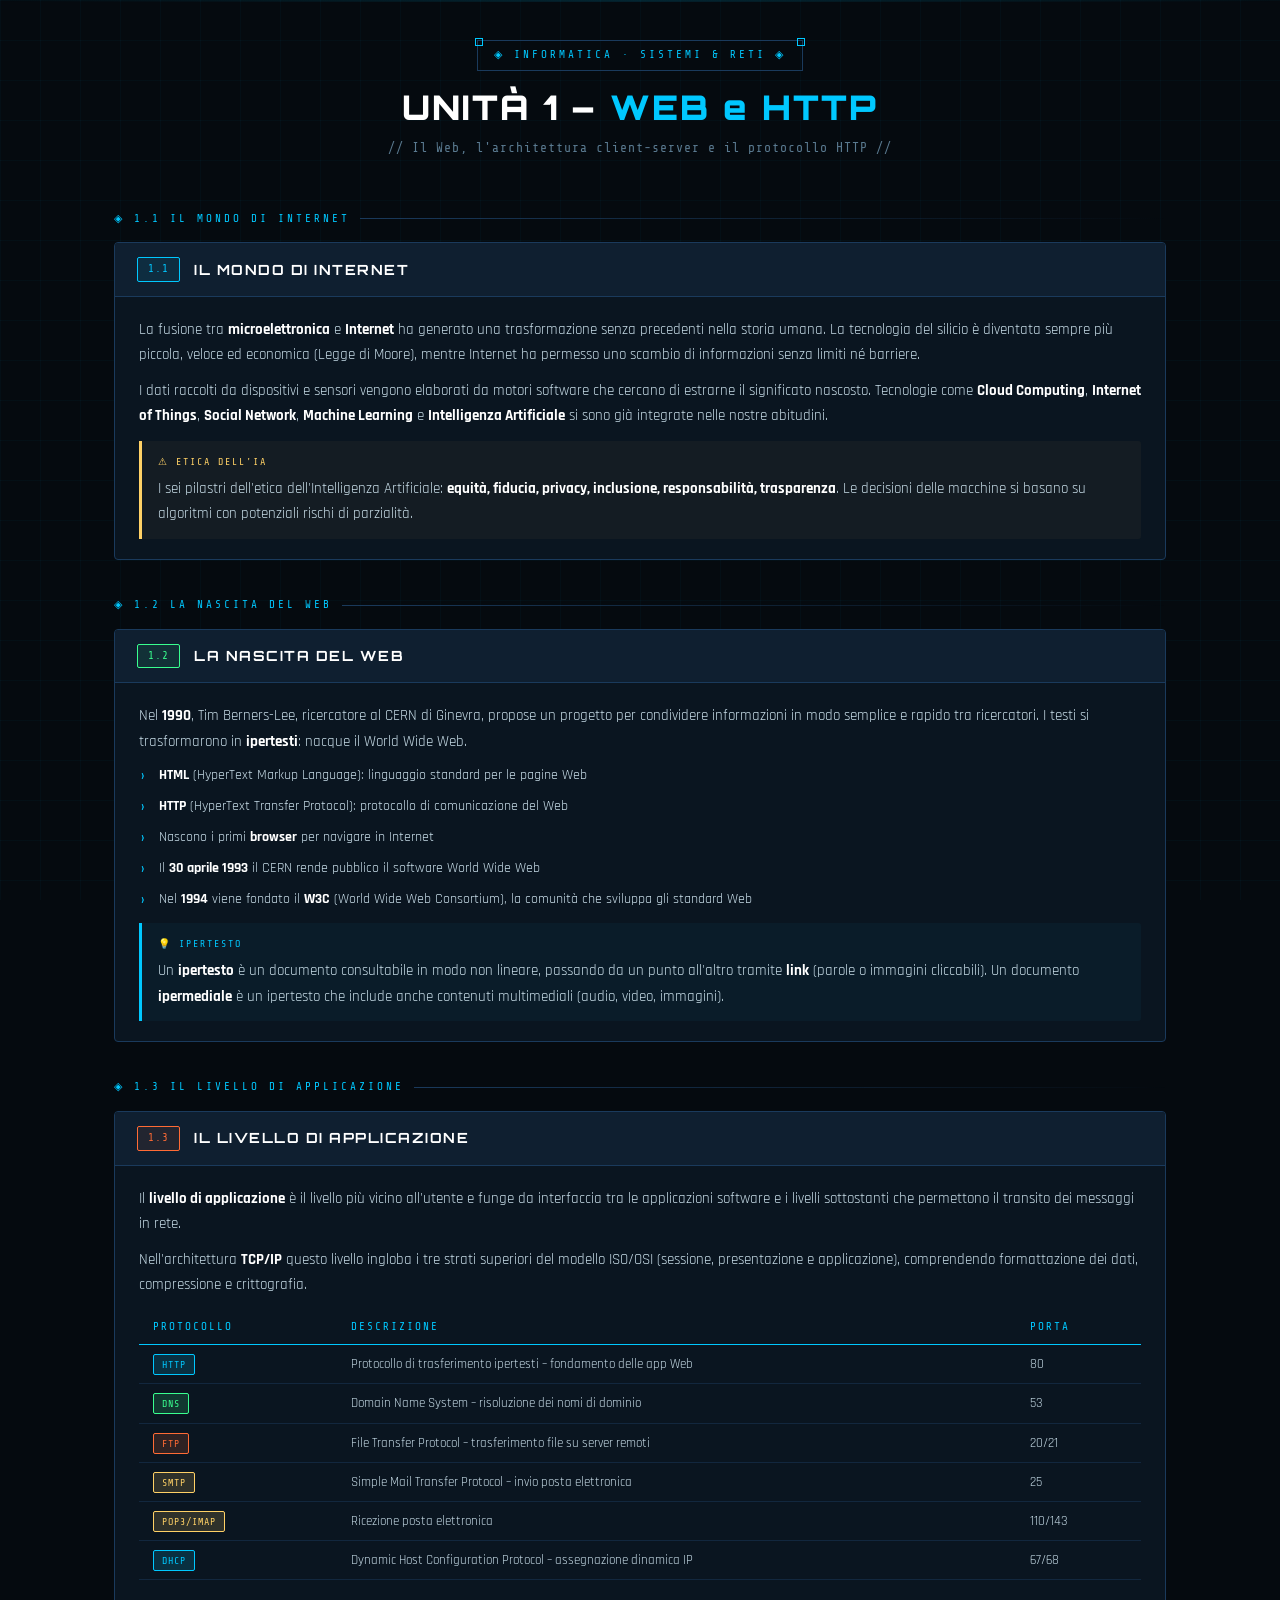
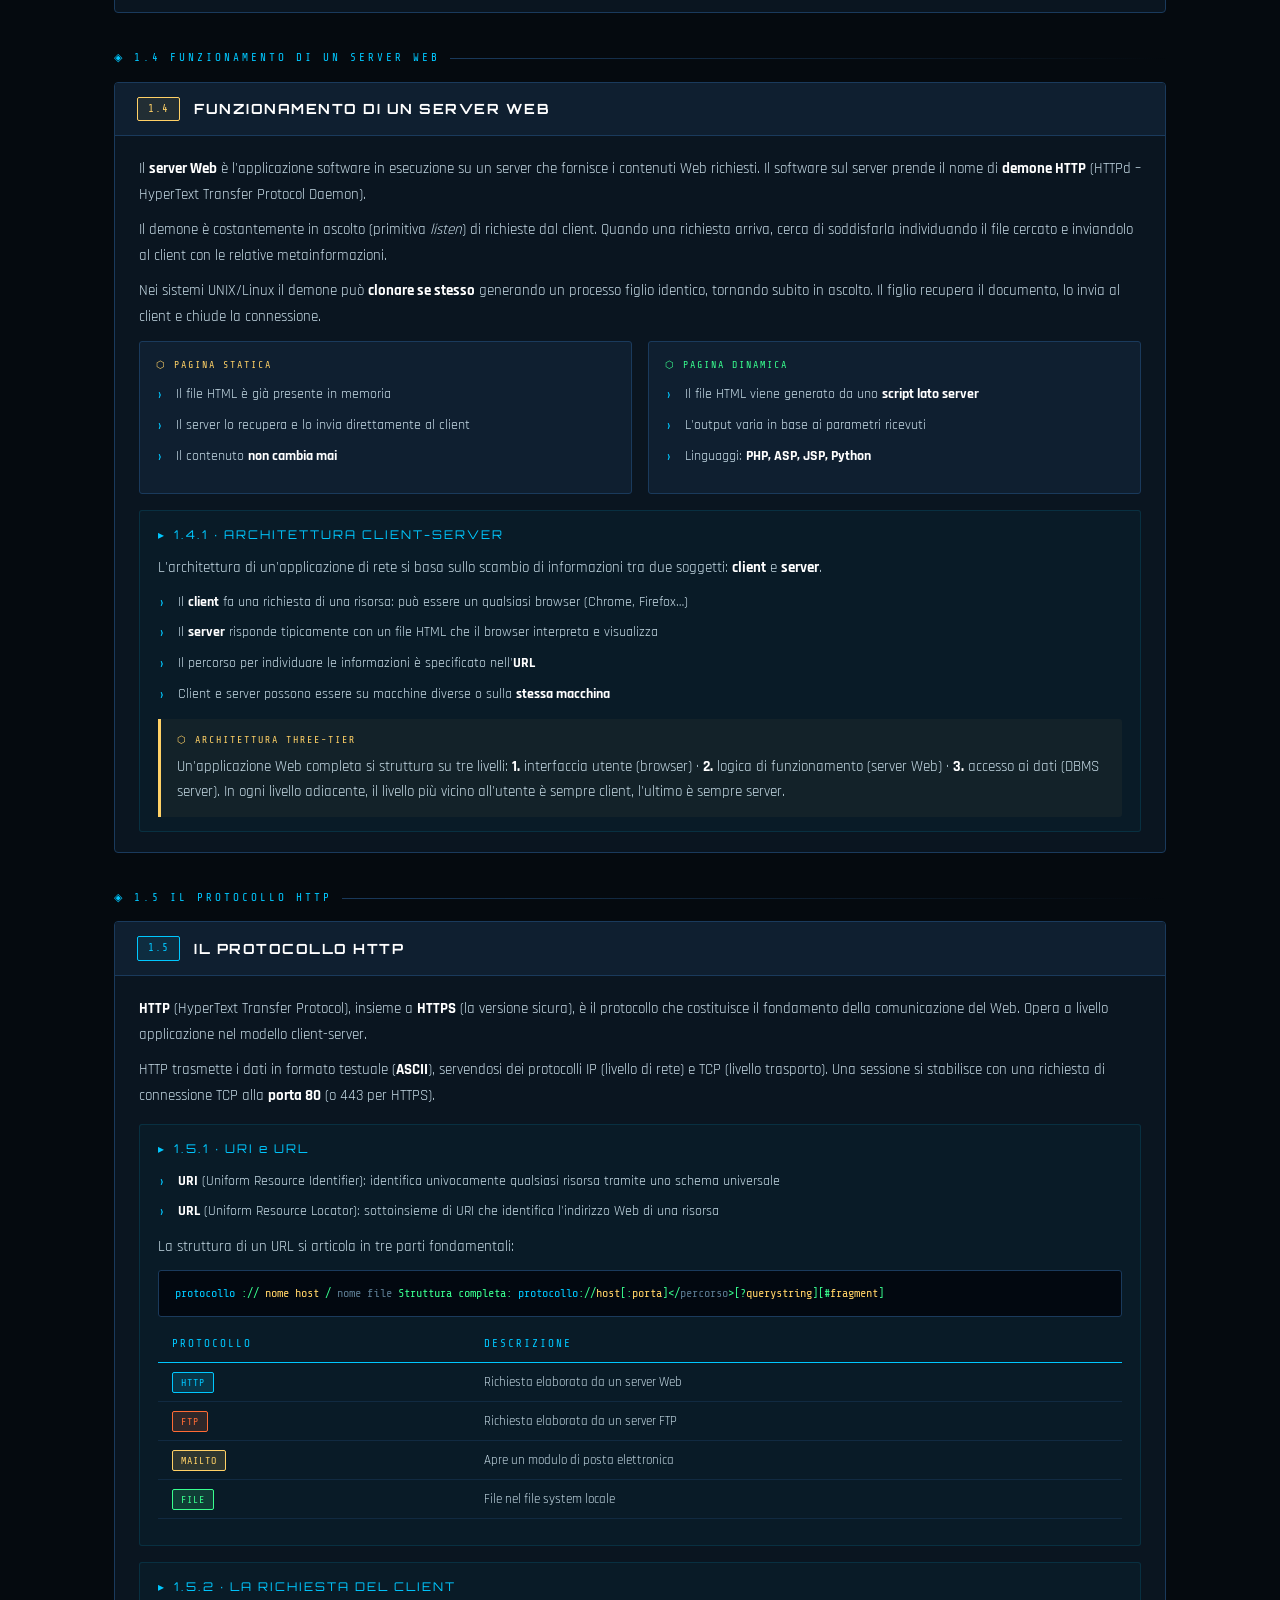
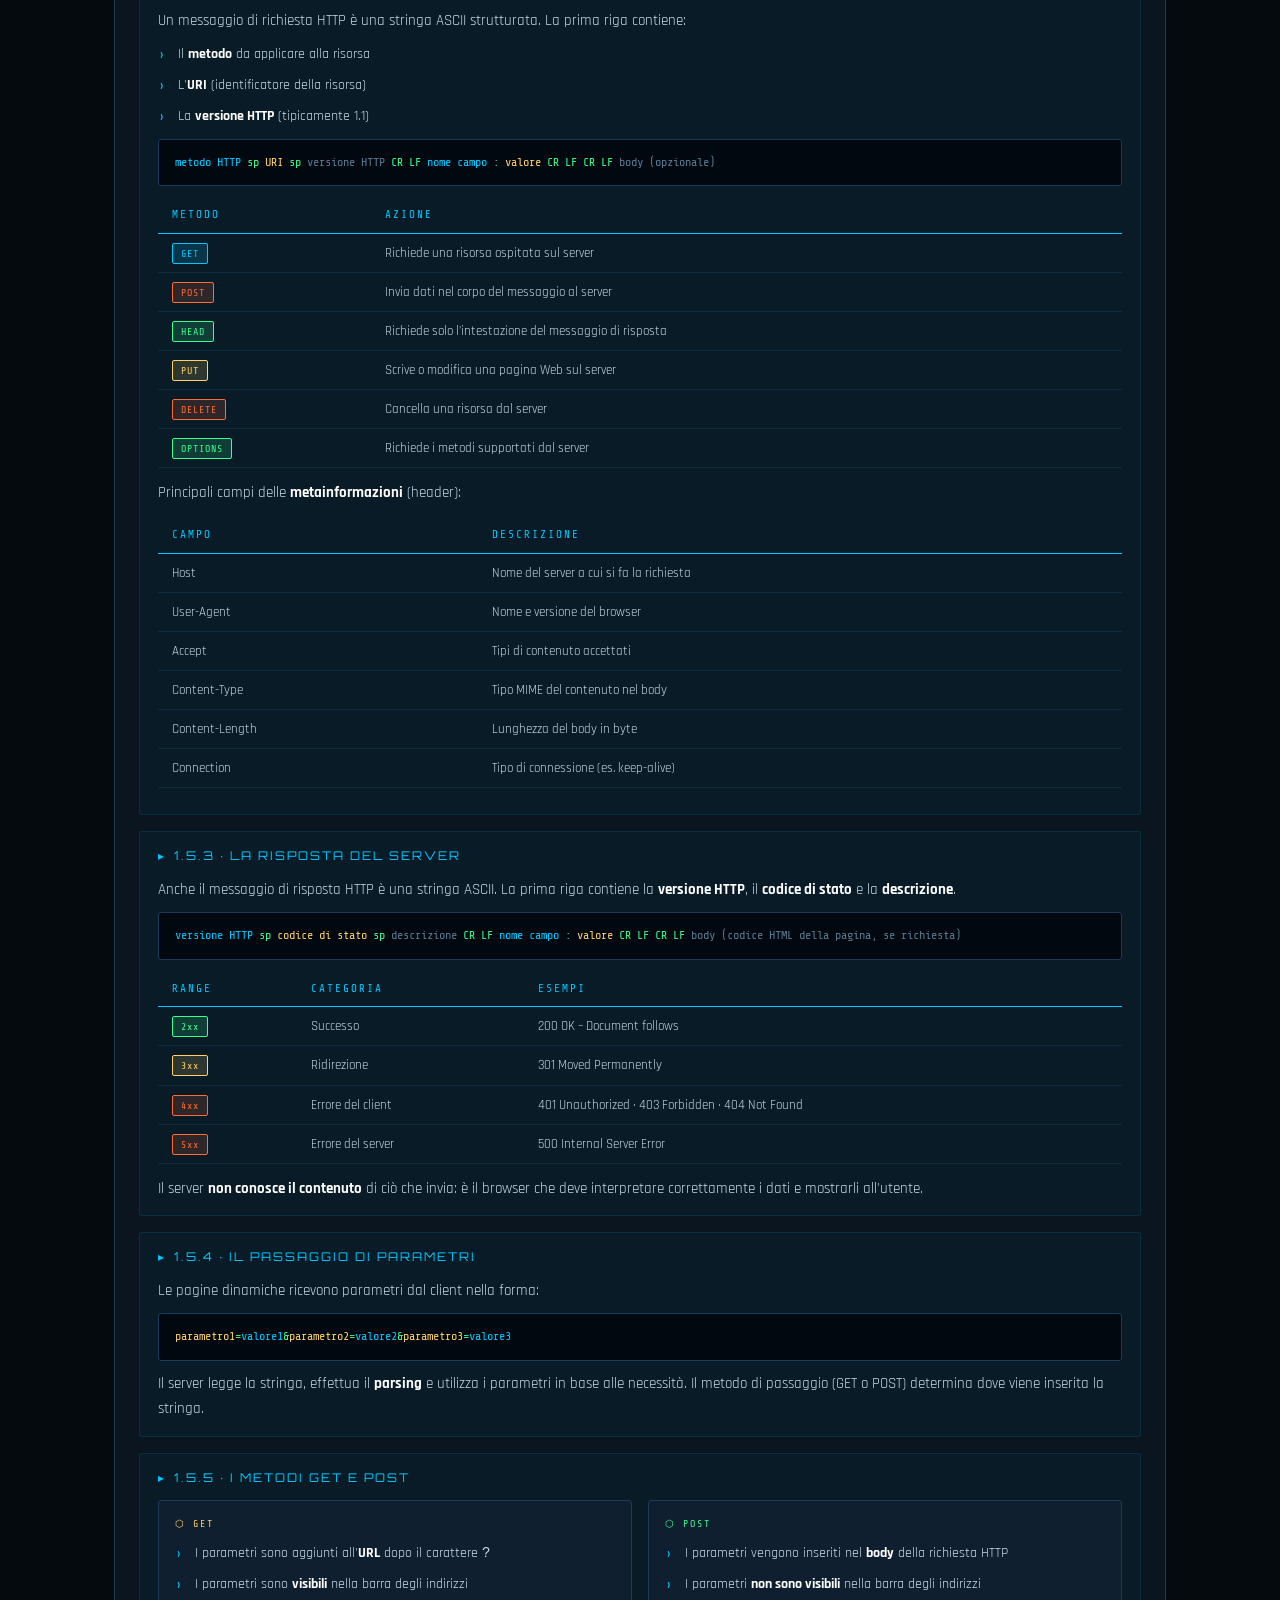
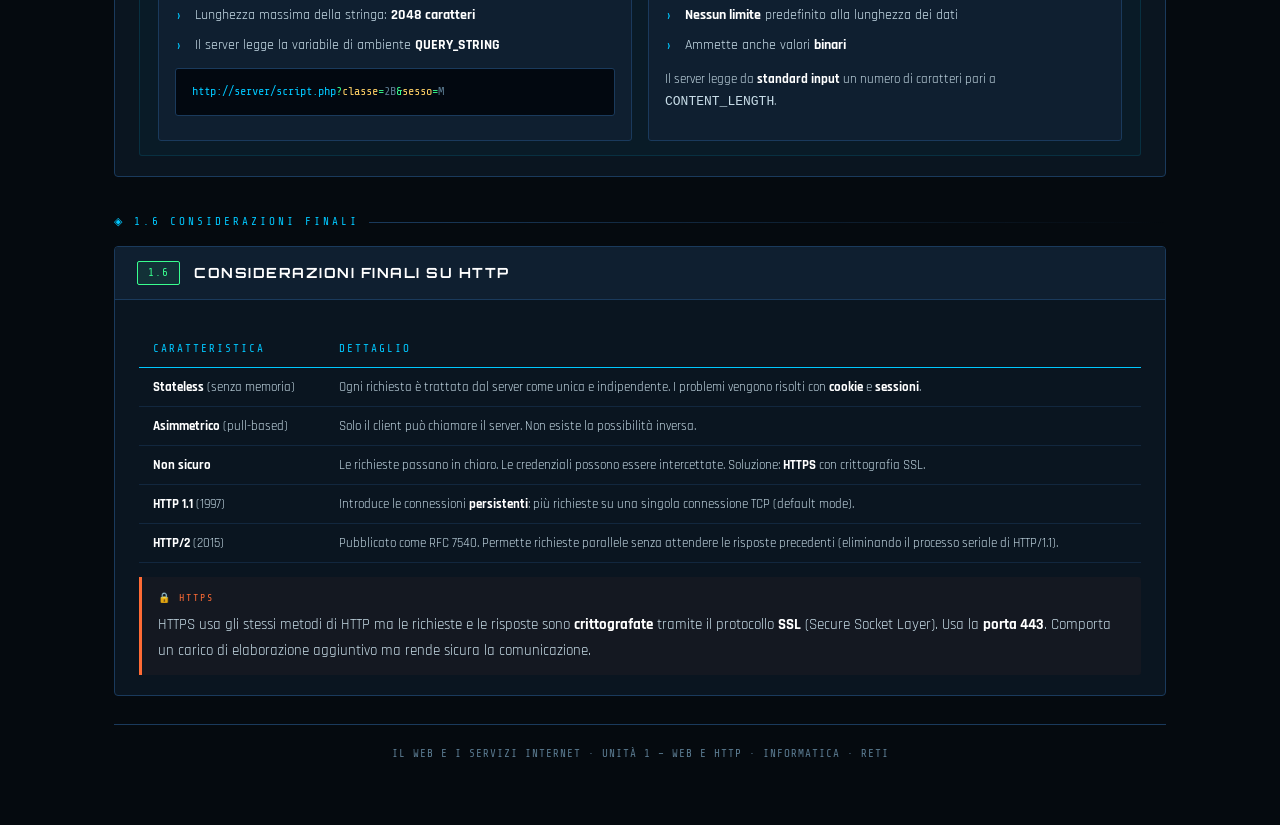
==== pages/unita1_web_http.html @ 98c51632 "Created the Root base Added index, pages and css" ====
<!DOCTYPE html>
<html lang="it">
<head>
<meta charset="UTF-8">
<meta name="viewport" content="width=device-width, initial-scale=1.0">
<title>Unità 1 – Web e HTTP</title>
<link href="https://fonts.googleapis.com/css2?family=Share+Tech+Mono&family=Rajdhani:wght@400;600;700&family=Orbitron:wght@700;900&display=swap" rel="stylesheet">
<link rel="stylesheet" href="../css/style.css">
<style>
  :root {
    --accent:     #00c8ff;
    --accent-rgb: 0, 200, 255;
  }

  header { text-align: center; margin-bottom: 50px; }

  .header-badge, .hbadge {
    display: inline-block; font-family: var(--mono); font-size: 11px;
    color: var(--accent); letter-spacing: 3px; text-transform: uppercase;
    border: 1px solid var(--border); padding: 5px 16px; margin-bottom: 16px; position: relative;
  }
  .header-badge::before, .header-badge::after,
  .hbadge::before,       .hbadge::after {
    content: ''; position: absolute; width: 6px; height: 6px;
    border: 1px solid var(--accent); top: -3px;
  }
  .header-badge::before, .hbadge::before { left:  -3px; }
  .header-badge::after,  .hbadge::after  { right: -3px; }

  h1 {
    font-family: var(--head); font-size: clamp(20px, 3.5vw, 34px);
    font-weight: 900; color: #fff; letter-spacing: 2px; line-height: 1.2; margin-bottom: 10px;
  }
  h1 span, h1 em { color: var(--accent); font-style: normal; }

  .subtitle {
    font-family: var(--mono); color: var(--dim); font-size: 13px; letter-spacing: 1px;
  }
</style>
</head>
<body>
<div class="scanline"></div>
<div class="wrapper">

  <header>
    <div class="header-badge">◈ INFORMATICA · SISTEMI &amp; RETI ◈</div>
    <h1>UNITÀ 1 – <span>WEB e HTTP</span></h1>
    <p class="subtitle">// Il Web, l'architettura client-server e il protocollo HTTP //</p>
  </header>

  <!-- 1.1 -->
  <div class="section-label">◈ 1.1 Il mondo di Internet</div>
  <div class="topic">
    <div class="topic-header">
      <span class="topic-num">1.1</span>
      <span class="topic-title">IL MONDO DI INTERNET</span>
    </div>
    <div class="topic-body">
      <p>La fusione tra <strong>microelettronica</strong> e <strong>Internet</strong> ha generato una trasformazione senza precedenti nella storia umana. La tecnologia del silicio è diventata sempre più piccola, veloce ed economica (Legge di Moore), mentre Internet ha permesso uno scambio di informazioni senza limiti né barriere.</p>
      <p>I dati raccolti da dispositivi e sensori vengono elaborati da motori software che cercano di estrarne il significato nascosto. Tecnologie come <strong>Cloud Computing</strong>, <strong>Internet of Things</strong>, <strong>Social Network</strong>, <strong>Machine Learning</strong> e <strong>Intelligenza Artificiale</strong> si sono già integrate nelle nostre abitudini.</p>
      <div class="infobox yellow">
        <div class="infobox-title">⚠ Etica dell'IA</div>
        I sei pilastri dell'etica dell'Intelligenza Artificiale: <strong>equità, fiducia, privacy, inclusione, responsabilità, trasparenza</strong>. Le decisioni delle macchine si basano su algoritmi con potenziali rischi di parzialità.
      </div>
    </div>
  </div>

  <!-- 1.2 -->
  <div class="section-label">◈ 1.2 La nascita del Web</div>
  <div class="topic">
    <div class="topic-header">
      <span class="topic-num green">1.2</span>
      <span class="topic-title">LA NASCITA DEL WEB</span>
    </div>
    <div class="topic-body">
      <p>Nel <strong>1990</strong>, Tim Berners-Lee, ricercatore al CERN di Ginevra, propose un progetto per condividere informazioni in modo semplice e rapido tra ricercatori. I testi si trasformarono in <strong>ipertesti</strong>: nacque il World Wide Web.</p>
      <ul>
        <li><strong>HTML</strong> (HyperText Markup Language): linguaggio standard per le pagine Web</li>
        <li><strong>HTTP</strong> (HyperText Transfer Protocol): protocollo di comunicazione del Web</li>
        <li>Nascono i primi <strong>browser</strong> per navigare in Internet</li>
        <li>Il <strong>30 aprile 1993</strong> il CERN rende pubblico il software World Wide Web</li>
        <li>Nel <strong>1994</strong> viene fondato il <strong>W3C</strong> (World Wide Web Consortium), la comunità che sviluppa gli standard Web</li>
      </ul>
      <div class="infobox">
        <div class="infobox-title">💡 Ipertesto</div>
        Un <strong>ipertesto</strong> è un documento consultabile in modo non lineare, passando da un punto all'altro tramite <strong>link</strong> (parole o immagini cliccabili). Un documento <strong>ipermediale</strong> è un ipertesto che include anche contenuti multimediali (audio, video, immagini).
      </div>
    </div>
  </div>

  <!-- 1.3 -->
  <div class="section-label">◈ 1.3 Il livello di applicazione</div>
  <div class="topic">
    <div class="topic-header">
      <span class="topic-num orange">1.3</span>
      <span class="topic-title">IL LIVELLO DI APPLICAZIONE</span>
    </div>
    <div class="topic-body">
      <p>Il <strong>livello di applicazione</strong> è il livello più vicino all'utente e funge da interfaccia tra le applicazioni software e i livelli sottostanti che permettono il transito dei messaggi in rete.</p>
      <p>Nell'architettura <strong>TCP/IP</strong> questo livello ingloba i tre strati superiori del modello ISO/OSI (sessione, presentazione e applicazione), comprendendo formattazione dei dati, compressione e crittografia.</p>
      <div class="tbl-wrap">
        <table>
          <thead>
            <tr><th>PROTOCOLLO</th><th>DESCRIZIONE</th><th>PORTA</th></tr>
          </thead>
          <tbody>
            <tr><td><span class="tag cyan">HTTP</span></td><td>Protocollo di trasferimento ipertesti – fondamento delle app Web</td><td>80</td></tr>
            <tr><td><span class="tag green">DNS</span></td><td>Domain Name System – risoluzione dei nomi di dominio</td><td>53</td></tr>
            <tr><td><span class="tag orange">FTP</span></td><td>File Transfer Protocol – trasferimento file su server remoti</td><td>20/21</td></tr>
            <tr><td><span class="tag yellow">SMTP</span></td><td>Simple Mail Transfer Protocol – invio posta elettronica</td><td>25</td></tr>
            <tr><td><span class="tag yellow">POP3/IMAP</span></td><td>Ricezione posta elettronica</td><td>110/143</td></tr>
            <tr><td><span class="tag cyan">DHCP</span></td><td>Dynamic Host Configuration Protocol – assegnazione dinamica IP</td><td>67/68</td></tr>
          </tbody>
        </table>
      </div>
    </div>
  </div>

  <!-- 1.4 -->
  <div class="section-label">◈ 1.4 Funzionamento di un server Web</div>
  <div class="topic">
    <div class="topic-header">
      <span class="topic-num yellow">1.4</span>
      <span class="topic-title">FUNZIONAMENTO DI UN SERVER WEB</span>
    </div>
    <div class="topic-body">
      <p>Il <strong>server Web</strong> è l'applicazione software in esecuzione su un server che fornisce i contenuti Web richiesti. Il software sul server prende il nome di <strong>demone HTTP</strong> (HTTPd – HyperText Transfer Protocol Daemon).</p>
      <p>Il demone è costantemente in ascolto (primitiva <em>listen</em>) di richieste dal client. Quando una richiesta arriva, cerca di soddisfarla individuando il file cercato e inviandolo al client con le relative metainformazioni.</p>
      <p>Nei sistemi UNIX/Linux il demone può <strong>clonare se stesso</strong> generando un processo figlio identico, tornando subito in ascolto. Il figlio recupera il documento, lo invia al client e chiude la connessione.</p>

      <div class="two-col">
        <div class="col-box">
          <div class="col-box-title">⬡ Pagina Statica</div>
          <ul>
            <li>Il file HTML è già presente in memoria</li>
            <li>Il server lo recupera e lo invia direttamente al client</li>
            <li>Il contenuto <strong>non cambia mai</strong></li>
          </ul>
        </div>
        <div class="col-box c2">
          <div class="col-box-title">⬡ Pagina Dinamica</div>
          <ul>
            <li>Il file HTML viene generato da uno <strong>script lato server</strong></li>
            <li>L'output varia in base ai parametri ricevuti</li>
            <li>Linguaggi: <strong>PHP, ASP, JSP, Python</strong></li>
          </ul>
        </div>
      </div>

      <div class="subtopic">
        <div class="subtopic-title">1.4.1 · ARCHITETTURA CLIENT-SERVER</div>
        <p>L'architettura di un'applicazione di rete si basa sullo scambio di informazioni tra due soggetti: <strong>client</strong> e <strong>server</strong>.</p>
        <ul>
          <li>Il <strong>client</strong> fa una richiesta di una risorsa: può essere un qualsiasi browser (Chrome, Firefox…)</li>
          <li>Il <strong>server</strong> risponde tipicamente con un file HTML che il browser interpreta e visualizza</li>
          <li>Il percorso per individuare le informazioni è specificato nell'<strong>URL</strong></li>
          <li>Client e server possono essere su macchine diverse o sulla <strong>stessa macchina</strong></li>
        </ul>
        <div class="infobox yellow">
          <div class="infobox-title">⬡ Architettura Three-Tier</div>
          Un'applicazione Web completa si struttura su tre livelli: <strong>1.</strong> interfaccia utente (browser) · <strong>2.</strong> logica di funzionamento (server Web) · <strong>3.</strong> accesso ai dati (DBMS server). In ogni livello adiacente, il livello più vicino all'utente è sempre client, l'ultimo è sempre server.
        </div>
      </div>
    </div>
  </div>

  <!-- 1.5 -->
  <div class="section-label">◈ 1.5 Il protocollo HTTP</div>
  <div class="topic">
    <div class="topic-header">
      <span class="topic-num">1.5</span>
      <span class="topic-title">IL PROTOCOLLO HTTP</span>
    </div>
    <div class="topic-body">
      <p><strong>HTTP</strong> (HyperText Transfer Protocol), insieme a <strong>HTTPS</strong> (la versione sicura), è il protocollo che costituisce il fondamento della comunicazione del Web. Opera a livello applicazione nel modello client-server.</p>
      <p>HTTP trasmette i dati in formato testuale (<strong>ASCII</strong>), servendosi dei protocolli IP (livello di rete) e TCP (livello trasporto). Una sessione si stabilisce con una richiesta di connessione TCP alla <strong>porta 80</strong> (o 443 per HTTPS).</p>

      <!-- 1.5.1 URI e URL -->
      <div class="subtopic">
        <div class="subtopic-title">1.5.1 · URI e URL</div>
        <ul>
          <li><strong>URI</strong> (Uniform Resource Identifier): identifica univocamente qualsiasi risorsa tramite uno schema universale</li>
          <li><strong>URL</strong> (Uniform Resource Locator): sottoinsieme di URI che identifica l'indirizzo Web di una risorsa</li>
        </ul>
        <p style="margin-top:10px;">La struttura di un URL si articola in tre parti fondamentali:</p>
        <div class="code-block">
<span class="kw">protocollo</span> :// <span class="val">nome host</span> / <span class="cmt">nome file</span>

Struttura completa:
<span class="kw">protocollo</span>://<span class="val">host</span>[:<span class="val">porta</span>]&lt;/<span class="cmt">percorso</span>&gt;[?<span class="val">querystring</span>][#<span class="val">fragment</span>]
        </div>
        <div class="tbl-wrap" style="margin-top:10px;">
          <table>
            <thead><tr><th>PROTOCOLLO</th><th>DESCRIZIONE</th></tr></thead>
            <tbody>
              <tr><td><span class="tag cyan">HTTP</span></td><td>Richiesta elaborata da un server Web</td></tr>
              <tr><td><span class="tag orange">FTP</span></td><td>Richiesta elaborata da un server FTP</td></tr>
              <tr><td><span class="tag yellow">MAILTO</span></td><td>Apre un modulo di posta elettronica</td></tr>
              <tr><td><span class="tag green">FILE</span></td><td>File nel file system locale</td></tr>
            </tbody>
          </table>
        </div>
      </div>

      <!-- 1.5.2 Richiesta -->
      <div class="subtopic">
        <div class="subtopic-title">1.5.2 · LA RICHIESTA DEL CLIENT</div>
        <p>Un messaggio di richiesta HTTP è una stringa ASCII strutturata. La prima riga contiene:</p>
        <ul>
          <li>Il <strong>metodo</strong> da applicare alla risorsa</li>
          <li>L'<strong>URI</strong> (identificatore della risorsa)</li>
          <li>La <strong>versione HTTP</strong> (tipicamente 1.1)</li>
        </ul>
        <div class="code-block">
<span class="kw">metodo HTTP</span>  sp  <span class="val">URI</span>  sp  <span class="cmt">versione HTTP</span>  CR LF
<span class="kw">nome campo</span> : <span class="val">valore</span>  CR LF
CR LF
<span class="cmt">body (opzionale)</span>
        </div>
        <div class="tbl-wrap" style="margin-top:12px;">
          <table>
            <thead><tr><th>METODO</th><th>AZIONE</th></tr></thead>
            <tbody>
              <tr><td><span class="tag cyan">GET</span></td><td>Richiede una risorsa ospitata sul server</td></tr>
              <tr><td><span class="tag orange">POST</span></td><td>Invia dati nel corpo del messaggio al server</td></tr>
              <tr><td><span class="tag green">HEAD</span></td><td>Richiede solo l'intestazione del messaggio di risposta</td></tr>
              <tr><td><span class="tag yellow">PUT</span></td><td>Scrive o modifica una pagina Web sul server</td></tr>
              <tr><td><span class="tag orange">DELETE</span></td><td>Cancella una risorsa dal server</td></tr>
              <tr><td><span class="tag green">OPTIONS</span></td><td>Richiede i metodi supportati dal server</td></tr>
            </tbody>
          </table>
        </div>
        <p style="margin-top:10px;">Principali campi delle <strong>metainformazioni</strong> (header):</p>
        <div class="tbl-wrap">
          <table>
            <thead><tr><th>CAMPO</th><th>DESCRIZIONE</th></tr></thead>
            <tbody>
              <tr><td>Host</td><td>Nome del server a cui si fa la richiesta</td></tr>
              <tr><td>User-Agent</td><td>Nome e versione del browser</td></tr>
              <tr><td>Accept</td><td>Tipi di contenuto accettati</td></tr>
              <tr><td>Content-Type</td><td>Tipo MIME del contenuto nel body</td></tr>
              <tr><td>Content-Length</td><td>Lunghezza del body in byte</td></tr>
              <tr><td>Connection</td><td>Tipo di connessione (es. keep-alive)</td></tr>
            </tbody>
          </table>
        </div>
      </div>

      <!-- 1.5.3 Risposta -->
      <div class="subtopic">
        <div class="subtopic-title">1.5.3 · LA RISPOSTA DEL SERVER</div>
        <p>Anche il messaggio di risposta HTTP è una stringa ASCII. La prima riga contiene la <strong>versione HTTP</strong>, il <strong>codice di stato</strong> e la <strong>descrizione</strong>.</p>
        <div class="code-block">
<span class="kw">versione HTTP</span>  sp  <span class="val">codice di stato</span>  sp  <span class="cmt">descrizione</span>  CR LF
<span class="kw">nome campo</span> : <span class="val">valore</span>  CR LF
CR LF
<span class="cmt">body (codice HTML della pagina, se richiesta)</span>
        </div>
        <div class="tbl-wrap" style="margin-top:12px;">
          <table>
            <thead><tr><th>RANGE</th><th>CATEGORIA</th><th>ESEMPI</th></tr></thead>
            <tbody>
              <tr><td><span class="tag green">2xx</span></td><td>Successo</td><td>200 OK – Document follows</td></tr>
              <tr><td><span class="tag yellow">3xx</span></td><td>Ridirezione</td><td>301 Moved Permanently</td></tr>
              <tr><td><span class="tag orange">4xx</span></td><td>Errore del client</td><td>401 Unauthorized · 403 Forbidden · 404 Not Found</td></tr>
              <tr><td><span class="tag orange">5xx</span></td><td>Errore del server</td><td>500 Internal Server Error</td></tr>
            </tbody>
          </table>
        </div>
        <p style="margin-top:10px;">Il server <strong>non conosce il contenuto</strong> di ciò che invia: è il browser che deve interpretare correttamente i dati e mostrarli all'utente.</p>
      </div>

      <!-- 1.5.4 Passaggio parametri -->
      <div class="subtopic">
        <div class="subtopic-title">1.5.4 · IL PASSAGGIO DI PARAMETRI</div>
        <p>Le pagine dinamiche ricevono parametri dal client nella forma:</p>
        <div class="code-block">
<span class="val">parametro1</span>=<span class="kw">valore1</span>&amp;<span class="val">parametro2</span>=<span class="kw">valore2</span>&amp;<span class="val">parametro3</span>=<span class="kw">valore3</span>
        </div>
        <p style="margin-top:8px;">Il server legge la stringa, effettua il <strong>parsing</strong> e utilizza i parametri in base alle necessità. Il metodo di passaggio (GET o POST) determina dove viene inserita la stringa.</p>
      </div>

      <!-- 1.5.5 GET e POST -->
      <div class="subtopic">
        <div class="subtopic-title">1.5.5 · I METODI GET E POST</div>
        <div class="two-col">
          <div class="col-box">
            <div class="col-box-title">⬡ GET</div>
            <ul>
              <li>I parametri sono aggiunti all'<strong>URL</strong> dopo il carattere <code>?</code></li>
              <li>I parametri sono <strong>visibili</strong> nella barra degli indirizzi</li>
              <li>Lunghezza massima della stringa: <strong>2048 caratteri</strong></li>
              <li>Il server legge la variabile di ambiente <strong>QUERY_STRING</strong></li>
            </ul>
            <div class="code-block" style="margin-top:8px;">
<span class="kw">http://server/script.php</span>?<span class="val">classe</span>=<span class="cmt">2B</span>&amp;<span class="val">sesso</span>=<span class="cmt">M</span>
            </div>
          </div>
          <div class="col-box c2">
            <div class="col-box-title">⬡ POST</div>
            <ul>
              <li>I parametri vengono inseriti nel <strong>body</strong> della richiesta HTTP</li>
              <li>I parametri <strong>non sono visibili</strong> nella barra degli indirizzi</li>
              <li><strong>Nessun limite</strong> predefinito alla lunghezza dei dati</li>
              <li>Ammette anche valori <strong>binari</strong></li>
            </ul>
            <p style="margin-top:8px; font-size:13px;">Il server legge da <strong>standard input</strong> un numero di caratteri pari a <code>CONTENT_LENGTH</code>.</p>
          </div>
        </div>
      </div>
    </div>
  </div>

  <!-- 1.6 -->
  <div class="section-label">◈ 1.6 Considerazioni finali</div>
  <div class="topic">
    <div class="topic-header">
      <span class="topic-num green">1.6</span>
      <span class="topic-title">CONSIDERAZIONI FINALI SU HTTP</span>
    </div>
    <div class="topic-body">
      <div class="tbl-wrap">
        <table>
          <thead><tr><th>CARATTERISTICA</th><th>DETTAGLIO</th></tr></thead>
          <tbody>
            <tr>
              <td><strong>Stateless</strong> (senza memoria)</td>
              <td>Ogni richiesta è trattata dal server come unica e indipendente. I problemi vengono risolti con <strong>cookie</strong> e <strong>sessioni</strong>.</td>
            </tr>
            <tr>
              <td><strong>Asimmetrico</strong> (pull-based)</td>
              <td>Solo il client può chiamare il server. Non esiste la possibilità inversa.</td>
            </tr>
            <tr>
              <td><strong>Non sicuro</strong></td>
              <td>Le richieste passano in chiaro. Le credenziali possono essere intercettate. Soluzione: <strong>HTTPS</strong> con crittografia SSL.</td>
            </tr>
            <tr>
              <td><strong>HTTP 1.1</strong> (1997)</td>
              <td>Introduce le connessioni <strong>persistenti</strong>: più richieste su una singola connessione TCP (default mode).</td>
            </tr>
            <tr>
              <td><strong>HTTP/2</strong> (2015)</td>
              <td>Pubblicato come RFC 7540. Permette richieste parallele senza attendere le risposte precedenti (eliminando il processo seriale di HTTP/1.1).</td>
            </tr>
          </tbody>
        </table>
      </div>
      <div class="infobox orange" style="margin-top:14px;">
        <div class="infobox-title">🔒 HTTPS</div>
        HTTPS usa gli stessi metodi di HTTP ma le richieste e le risposte sono <strong>crittografate</strong> tramite il protocollo <strong>SSL</strong> (Secure Socket Layer). Usa la <strong>porta 443</strong>. Comporta un carico di elaborazione aggiuntivo ma rende sicura la comunicazione.
      </div>
    </div>
  </div>

  <footer>
    IL WEB E I SERVIZI INTERNET · UNITÀ 1 – WEB E HTTP · INFORMATICA · RETI
  </footer>

</div>
</body>
</html>
---- css/style.css ----
/* ═══════════════════════════════════════════════════════════════
   SISTEMI & RETI – Shared Stylesheet
   Variabili per-pagina richieste in ogni HTML:
     --accent:     #xxxxxx   (colore primario della pagina)
     --accent-rgb: r, g, b   (canali RGB per rgba())
   ═══════════════════════════════════════════════════════════════ */

/* ─── VARIABILI ─────────────────────────────────────────────── */
:root {
  /* Base */
  --bg:       #050a0f;
  --surface:  #0a1520;
  --surface2: #0f1f30;
  --border:   #1a3a5c;
  --text:     #c8dde8;
  --dim:      #5a7a90;
  --text-dim: var(--dim); /* alias per compatibilità */

  /* Tipografia */
  --mono: 'Share Tech Mono', monospace;
  --head: 'Orbitron', sans-serif;
  --body: 'Rajdhani', sans-serif;

  /* Palette fissa (uguale su tutte le pagine) */
  --cyan:   #00c8ff;
  --green:  #39ff8f;
  --orange: #ff6b35;
  --yellow: #ffd166;
  --red:    #ff4757;
  --purple: #c77dff;

  /* Accento per-pagina – sovrascrivere nel <style> del singolo file */
  --accent:     #00c8ff;
  --accent-rgb: 0, 200, 255;
}

/* ─── RESET ─────────────────────────────────────────────────── */
* { box-sizing: border-box; margin: 0; padding: 0; }

/* ─── BASE ──────────────────────────────────────────────────── */
body {
  background: var(--bg); color: var(--text);
  font-family: var(--body); font-size: 15px;
  line-height: 1.7; min-height: 100vh; overflow-x: hidden;
}
body::before {
  content: ''; position: fixed; inset: 0; z-index: 0; pointer-events: none;
  background-image:
    linear-gradient(rgba(0,200,255,0.03) 1px, transparent 1px),
    linear-gradient(90deg, rgba(0,200,255,0.03) 1px, transparent 1px);
  background-size: 40px 40px;
}
.scanline {
  position: fixed; left: 0; right: 0; height: 2px; z-index: 999; pointer-events: none;
  background: linear-gradient(to right, transparent, rgba(0,200,255,0.12), transparent);
  animation: scan 8s linear infinite;
}
@keyframes scan {
  0%   { transform: translateY(-100%); opacity: 0; }
  10%  { opacity: 0.4; }
  90%  { opacity: 0.4; }
  100% { transform: translateY(100vh); opacity: 0; }
}

/* ─── LAYOUT ────────────────────────────────────────────────── */
.wrapper {
  max-width: 1100px; margin: 0 auto; padding: 40px 24px 60px;
  position: relative; z-index: 1;
}

/* ─── ETICHETTE DI SEZIONE ──────────────────────────────────── */
.section-label, .slabel {
  font-family: var(--mono); font-size: 11px; color: var(--cyan);
  letter-spacing: 3px; text-transform: uppercase;
  margin-bottom: 14px; margin-top: 36px;
  display: flex; align-items: center; gap: 10px;
}
.section-label::after, .slabel::after {
  content: ''; flex: 1; height: 1px;
  background: linear-gradient(to right, var(--border), transparent);
}

/* ─── BLOCCHI TOPIC ─────────────────────────────────────────── */
.topic {
  background: var(--surface); border: 1px solid var(--border);
  border-radius: 4px; margin-bottom: 28px; overflow: hidden;
}
.topic-header, .topic-hd {
  padding: 14px 22px; border-bottom: 1px solid var(--border);
  display: flex; align-items: center; gap: 14px; background: var(--surface2);
}
.topic-title, .ttitle {
  font-family: var(--head); font-size: 14px; font-weight: 700;
  letter-spacing: 1.5px; color: #fff;
}
.topic-body, .tbody { padding: 20px 24px; }

/* Badge numero topic – default cyan (chrome strutturale) */
.topic-num, .tnum {
  font-family: var(--mono); font-size: 11px;
  padding: 2px 10px; border-radius: 2px; letter-spacing: 1px; flex-shrink: 0;
  color: var(--cyan); background: rgba(0,200,255,0.08); border: 1px solid var(--cyan);
}
/* Varianti colore badge */
.topic-num.green,  .tnum.g { color: var(--green);  background: rgba(57,255,143,0.08);  border-color: var(--green); }
.topic-num.orange, .tnum.o { color: var(--orange); background: rgba(255,107,53,0.08);  border-color: var(--orange); }
.topic-num.yellow, .tnum.y { color: var(--yellow); background: rgba(255,209,102,0.08); border-color: var(--yellow); }
.topic-num.cyan,   .tnum.b { color: var(--cyan);   background: rgba(0,200,255,0.08);   border-color: var(--cyan); }
.tnum.r { color: var(--red);    background: rgba(255,71,87,0.08);    border-color: var(--red); }
.tnum.p { color: var(--purple); background: rgba(199,125,255,0.08);  border-color: var(--purple); }

/* ─── TESTO ─────────────────────────────────────────────────── */
p { color: var(--text); margin-bottom: 10px; font-size: 15px; }
p:last-child { margin-bottom: 0; }
strong { color: #fff; font-weight: 700; }

ul, ol { padding-left: 0; margin: 10px 0; list-style: none; }
ul li, ol li {
  position: relative; padding-left: 20px; margin-bottom: 7px;
  color: var(--text); font-size: 14px;
}
ul li::before {
  content: '›'; position: absolute; left: 0;
  color: var(--cyan); font-family: var(--mono);
}
ol { counter-reset: item; }
ol li { counter-increment: item; }
ol li::before {
  content: counter(item) '.'; position: absolute; left: 0;
  color: var(--cyan); font-family: var(--mono); font-size: 12px;
}

/* ─── SOTTOTOPICI ───────────────────────────────────────────── */
.subtopic, .sub {
  background: rgba(var(--accent-rgb), 0.03);
  border: 1px solid rgba(var(--accent-rgb), 0.12);
  border-radius: 3px; padding: 14px 18px; margin-top: 16px;
}
.subtopic-title, .stitle {
  font-family: var(--head); font-size: 12px; color: var(--accent);
  letter-spacing: 2px; margin-bottom: 10px;
  display: flex; align-items: center; gap: 8px;
}
.subtopic-title::before, .stitle::before { content: '▸'; }

/* Varianti colore sottotopici */
.subtopic.cyan    { background: rgba(0,200,255,0.03);   border-color: rgba(0,200,255,0.12); }
.subtopic.orange  { background: rgba(255,107,53,0.02);  border-color: rgba(255,107,53,0.1); }
.subtopic.yellow  { background: rgba(255,209,102,0.02); border-color: rgba(255,209,102,0.1); }

.sub.g { background: rgba(57,255,143,0.02);  border-color: rgba(57,255,143,0.1); }
.sub.b { background: rgba(0,200,255,0.02);   border-color: rgba(0,200,255,0.1); }
.sub.y { background: rgba(255,209,102,0.02); border-color: rgba(255,209,102,0.1); }
.sub.o { background: rgba(255,107,53,0.02);  border-color: rgba(255,107,53,0.1); }
.sub.r { background: rgba(255,71,87,0.02);   border-color: rgba(255,71,87,0.1); }
.sub.p { background: rgba(199,125,255,0.02); border-color: rgba(199,125,255,0.1); }

.subtopic-title.green,  .sub.g .stitle { color: var(--green); }
.subtopic-title.orange, .sub.o .stitle { color: var(--orange); }
.subtopic-title.yellow, .sub.y .stitle { color: var(--yellow); }
.subtopic-title.cyan,   .sub.b .stitle { color: var(--cyan); }
.sub.r .stitle { color: var(--red); }
.sub.p .stitle { color: var(--purple); }

/* ─── INFOBOX ───────────────────────────────────────────────── */
.infobox, .ib {
  background: rgba(var(--accent-rgb), 0.04);
  border-left: 3px solid var(--accent);
  padding: 12px 16px; margin-top: 12px; border-radius: 0 3px 3px 0;
}
.infobox-title, .ib-t {
  font-family: var(--mono); font-size: 10px; letter-spacing: 2px;
  color: var(--accent); text-transform: uppercase; margin-bottom: 6px;
}
/* Varianti colore infobox */
.infobox.green,  .ib.g { background: rgba(57,255,143,0.04);  border-left-color: var(--green); }
.infobox.orange, .ib.o { background: rgba(255,107,53,0.04);  border-left-color: var(--orange); }
.infobox.yellow, .ib.y { background: rgba(255,209,102,0.04); border-left-color: var(--yellow); }
.infobox.cyan,   .ib.b { background: rgba(0,200,255,0.04);   border-left-color: var(--cyan); }

.infobox.green  .infobox-title, .ib.g .ib-t { color: var(--green); }
.infobox.orange .infobox-title, .ib.o .ib-t { color: var(--orange); }
.infobox.yellow .infobox-title, .ib.y .ib-t { color: var(--yellow); }
.infobox.cyan   .infobox-title, .ib.b .ib-t { color: var(--cyan); }

/* ─── TABELLE ───────────────────────────────────────────────── */
.tbl-wrap { overflow-x: auto; margin: 12px 0; }
table { width: 100%; border-collapse: collapse; font-size: 13px; }
thead tr { border-bottom: 1px solid var(--cyan); }
th {
  text-align: left; padding: 8px 14px; color: var(--cyan);
  font-family: var(--mono); font-size: 11px; letter-spacing: 2px; font-weight: normal;
}
td { padding: 8px 14px; border-bottom: 1px solid rgba(26,58,92,0.5); color: var(--text); font-size: 13px; }
tr:hover td { background: rgba(0,200,255,0.03); }

/* ─── GRIGLIE ───────────────────────────────────────────────── */
.two-col, .two     { display: grid; grid-template-columns: 1fr 1fr;       gap: 16px; margin-top: 12px; }
.three-col, .three { display: grid; grid-template-columns: 1fr 1fr 1fr;   gap: 16px; margin-top: 12px; }
.four              { display: grid; grid-template-columns: 1fr 1fr 1fr 1fr; gap: 14px; margin-top: 12px; }

@media (max-width: 900px) { .four { grid-template-columns: 1fr 1fr; } }
@media (max-width: 700px) { .two-col, .two, .three-col, .three, .four { grid-template-columns: 1fr; } }

/* ─── COL-BOX ───────────────────────────────────────────────── */
.col-box, .cbox {
  background: var(--surface2); border: 1px solid var(--border);
  border-radius: 3px; padding: 14px 16px; font-size: 14px;
}
.col-box-title, .cbox-t {
  font-family: var(--mono); font-size: 10px; letter-spacing: 2px;
  text-transform: uppercase; margin-bottom: 8px; color: var(--yellow);
}
/* Varianti colore titolo col-box (classi "pretty" c2/c3/c-xxx) */
.col-box.c2    .col-box-title { color: var(--green); }
.col-box.c3    .col-box-title { color: var(--cyan); }
.col-box.c-cyan    .col-box-title { color: var(--cyan); }
.col-box.c-green   .col-box-title { color: var(--green); }
.col-box.c-orange  .col-box-title { color: var(--orange); }
.col-box.c-yellow  .col-box-title { color: var(--yellow); }
.col-box.c-purple  .col-box-title { color: var(--purple); }
/* Varianti colore titolo col-box (classi "minified" g/b/y/o/r/p) */
.cbox.g .cbox-t { color: var(--green); }
.cbox.b .cbox-t { color: var(--cyan); }
.cbox.y .cbox-t { color: var(--yellow); }
.cbox.o .cbox-t { color: var(--orange); }
.cbox.r .cbox-t { color: var(--red); }
.cbox.p .cbox-t { color: var(--purple); }

/* ─── TAG ───────────────────────────────────────────────────── */
.tag {
  display: inline-block; padding: 1px 8px; border-radius: 2px;
  font-size: 10px; letter-spacing: 1px; font-family: var(--mono);
}
.tag.cyan,   .tag.b { background: rgba(0,200,255,0.15);   color: var(--cyan);   border: 1px solid var(--cyan); }
.tag.green,  .tag.g { background: rgba(57,255,143,0.15);  color: var(--green);  border: 1px solid var(--green); }
.tag.orange, .tag.o { background: rgba(255,107,53,0.15);  color: var(--orange); border: 1px solid var(--orange); }
.tag.yellow, .tag.y { background: rgba(255,209,102,0.15); color: var(--yellow); border: 1px solid var(--yellow); }
.tag.r { background: rgba(255,71,87,0.15);   color: var(--red);    border: 1px solid var(--red); }
.tag.p { background: rgba(199,125,255,0.15); color: var(--purple); border: 1px solid var(--purple); }

/* ─── BLOCCHI CODICE ────────────────────────────────────────── */
.code-block, .code {
  background: #020810; border: 1px solid var(--border); border-radius: 3px;
  padding: 12px 16px; margin: 10px 0;
  font-family: var(--mono); font-size: 12px; color: var(--green);
  line-height: 1.8; overflow-x: auto;
}
.code-block .kw, .code .kw  { color: var(--cyan); }
.code-block .val, .code .val { color: var(--yellow); }
.code-block .cmt, .code .cmt,
.code-block .cm,  .code .cm  { color: var(--dim); }

/* ─── SCHEMI E FLOW DIAGRAM ─────────────────────────────────── */
/* Schema crittografia (unità 4) */
.schema { display: flex; align-items: center; gap: 0; flex-wrap: wrap; margin: 14px 0; }
.sbox {
  background: var(--surface2); border: 1px solid var(--border);
  padding: 10px 16px; font-family: var(--mono); font-size: 12px;
  text-align: center; border-radius: 3px;
}
.sarr { color: var(--accent); font-size: 18px; padding: 0 8px; align-self: center; }

/* Schema HTTPS (unità 5) */
.hs-row { display: flex; gap: 0; margin: 12px 0; flex-wrap: wrap; }
.hs-box {
  background: var(--surface2); border: 1px solid var(--border);
  padding: 8px 14px; font-family: var(--mono); font-size: 11px;
  border-radius: 3px; text-align: center;
}
.hs-arr { color: var(--accent); font-size: 16px; padding: 0 6px; display: flex; align-items: center; }

/* ─── FOOTER ────────────────────────────────────────────────── */
footer {
  text-align: center; font-family: var(--mono); font-size: 11px;
  color: var(--dim); padding-top: 20px; border-top: 1px solid var(--border);
  letter-spacing: 1px; margin-top: 20px;
}

/* ════════════════════════════════════════════════════════════════
   HOMEPAGE (index.html)
   ════════════════════════════════════════════════════════════════ */

/* Statistiche header */
.statsbar {
  display: inline-flex; align-items: center;
  margin-top: 36px; border: 1px solid var(--border); border-radius: 3px; overflow: hidden;
}
.stat { padding: 10px 28px; text-align: center; border-right: 1px solid var(--border); }
.stat:last-child { border-right: none; }
.stat-n { font-family: var(--head); font-size: 22px; color: #fff; letter-spacing: 2px; }
.stat-l { font-family: var(--mono); font-size: 10px; color: var(--dim); letter-spacing: 2px; text-transform: uppercase; }

/* Griglia card homepage */
.grid {
  display: grid; grid-template-columns: repeat(3, 1fr); gap: 18px;
}
@media (max-width: 900px) { .grid { grid-template-columns: repeat(2, 1fr); } }
@media (max-width: 560px) { .grid { grid-template-columns: 1fr; } }

/* Card singola */
.card {
  --c:  #00c8ff;
  --cr: 0,200,255;
  background: var(--surface); border: 1px solid var(--border);
  border-radius: 4px; overflow: hidden;
  display: flex; flex-direction: column;
  text-decoration: none; position: relative;
  transition: transform 0.18s ease, border-color 0.18s ease, box-shadow 0.18s ease;
}
.card::after {
  content: ''; position: absolute; inset: 0; border-radius: 4px; pointer-events: none;
  box-shadow: inset 0 0 0 rgba(var(--cr), 0);
  transition: box-shadow 0.25s ease;
}
.card:hover { transform: translateY(-4px); border-color: var(--c); }
.card:hover::after { box-shadow: inset 0 0 30px rgba(var(--cr), 0.06); }

.card-bar  { height: 3px; background: linear-gradient(to right, var(--c), transparent); flex-shrink: 0; }
.card-head {
  padding: 14px 18px 12px; border-bottom: 1px solid var(--border);
  background: var(--surface2); display: flex; align-items: center; justify-content: space-between;
}
.card-num {
  font-family: var(--mono); font-size: 10px; letter-spacing: 2px;
  padding: 2px 10px; border-radius: 2px; flex-shrink: 0;
  color: var(--c); background: rgba(var(--cr), 0.08); border: 1px solid rgba(var(--cr), 0.4);
}
.card-glyph {
  font-family: var(--mono); font-size: 14px; color: var(--c);
  opacity: 0.35; transition: opacity 0.18s;
}
.card:hover .card-glyph { opacity: 0.9; }

.card-body { padding: 16px 18px 18px; flex: 1; display: flex; flex-direction: column; gap: 10px; }
.card-title {
  font-family: var(--head); font-size: 11px; font-weight: 700;
  letter-spacing: 1.5px; color: #fff; line-height: 1.4;
}
.card-desc { font-size: 13px; color: var(--dim); line-height: 1.6; flex: 1; }

.tags { display: flex; flex-wrap: wrap; gap: 5px; margin-top: 2px; }
.tags .tag {
  font-family: var(--mono); font-size: 9px; letter-spacing: 1px;
  padding: 2px 8px; border-radius: 2px; text-transform: uppercase;
  color: var(--c); border: 1px solid rgba(var(--cr), 0.4); background: rgba(var(--cr), 0.05);
}

.card-foot {
  padding: 9px 18px; border-top: 1px solid var(--border);
  display: flex; align-items: center; justify-content: space-between;
  font-family: var(--mono); font-size: 10px; letter-spacing: 1px;
}
.card-foot span:first-child { color: var(--dim); }
.arrow { color: var(--c); font-size: 16px; transition: transform 0.18s ease; }
.card:hover .arrow { transform: translateX(5px); }

.card-progress { height: 2px; background: var(--border); position: relative; overflow: hidden; flex-shrink: 0; }
.card-progress::after {
  content: ''; position: absolute; left: -100%; top: 0; bottom: 0; width: 100%;
  background: var(--c); opacity: 0.5; transition: left 0.35s ease, opacity 0.35s ease;
}
.card:hover .card-progress::after { left: 0; opacity: 0.8; }
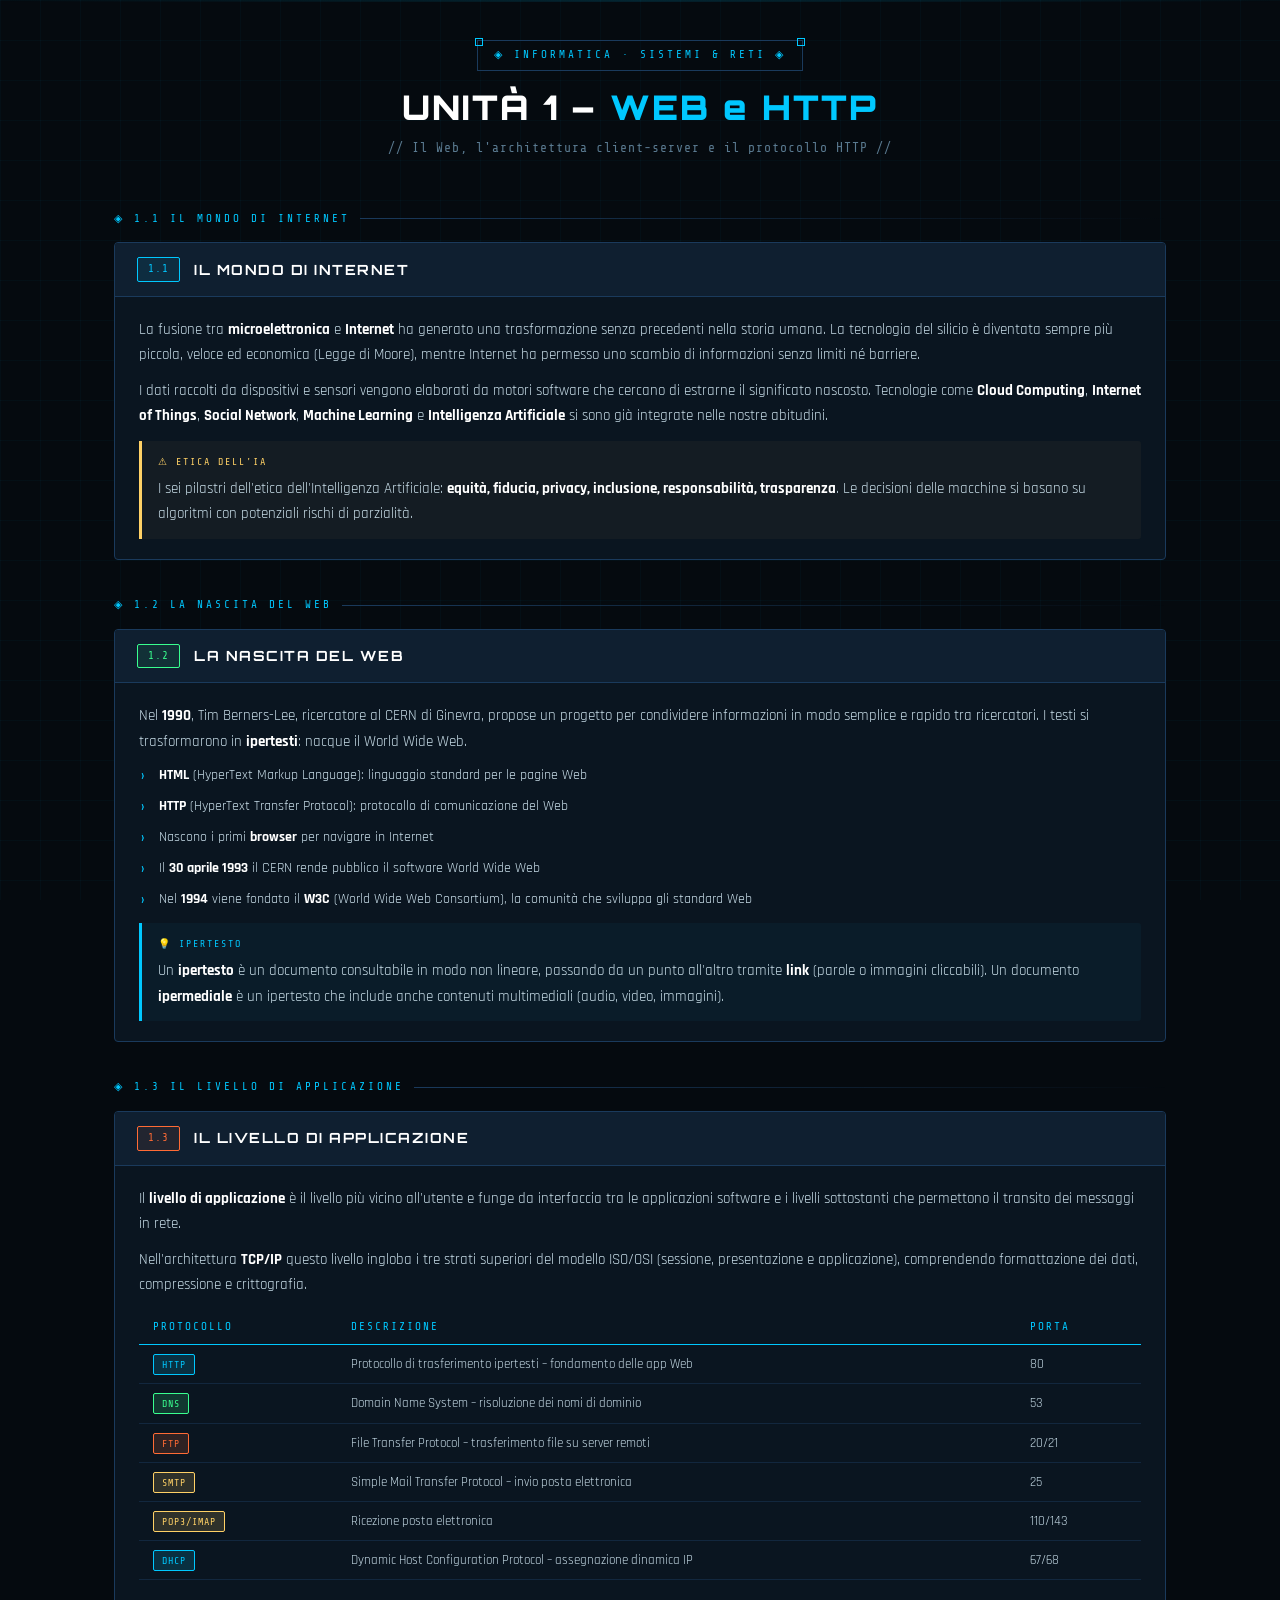
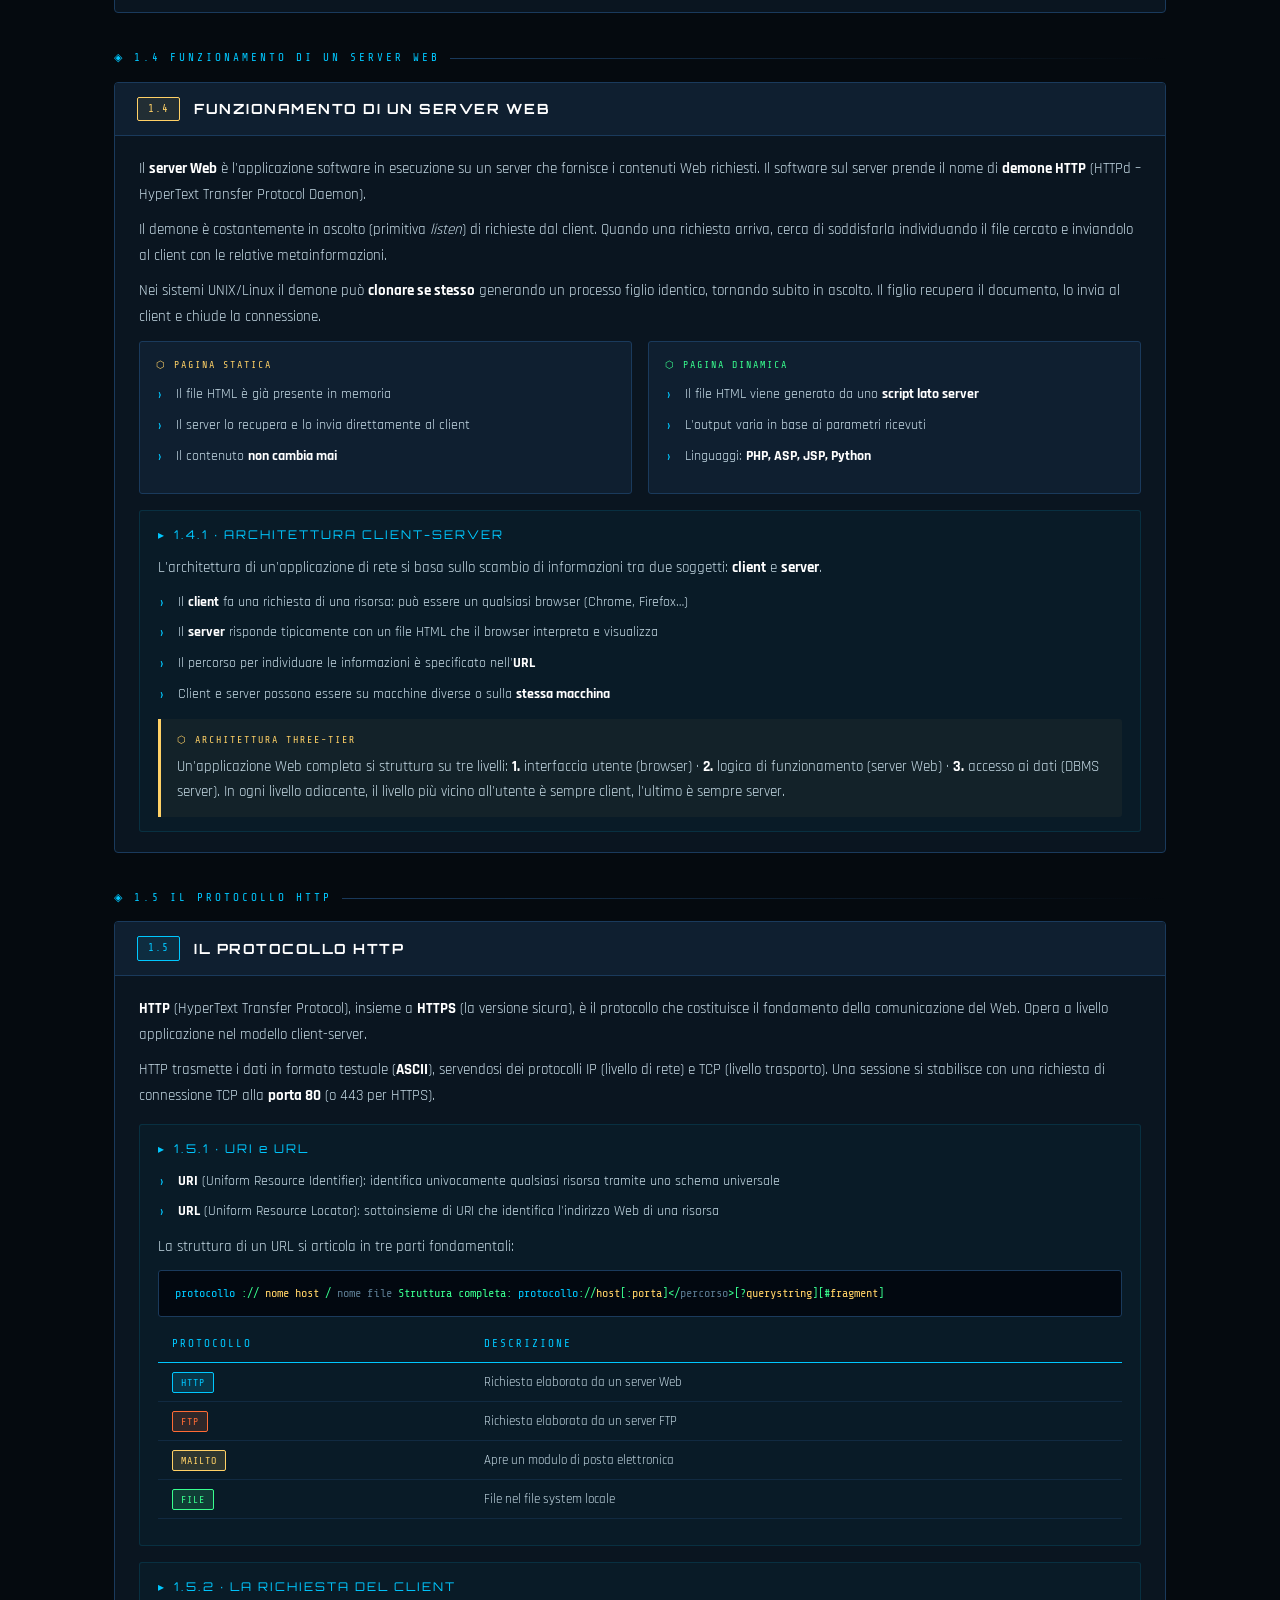
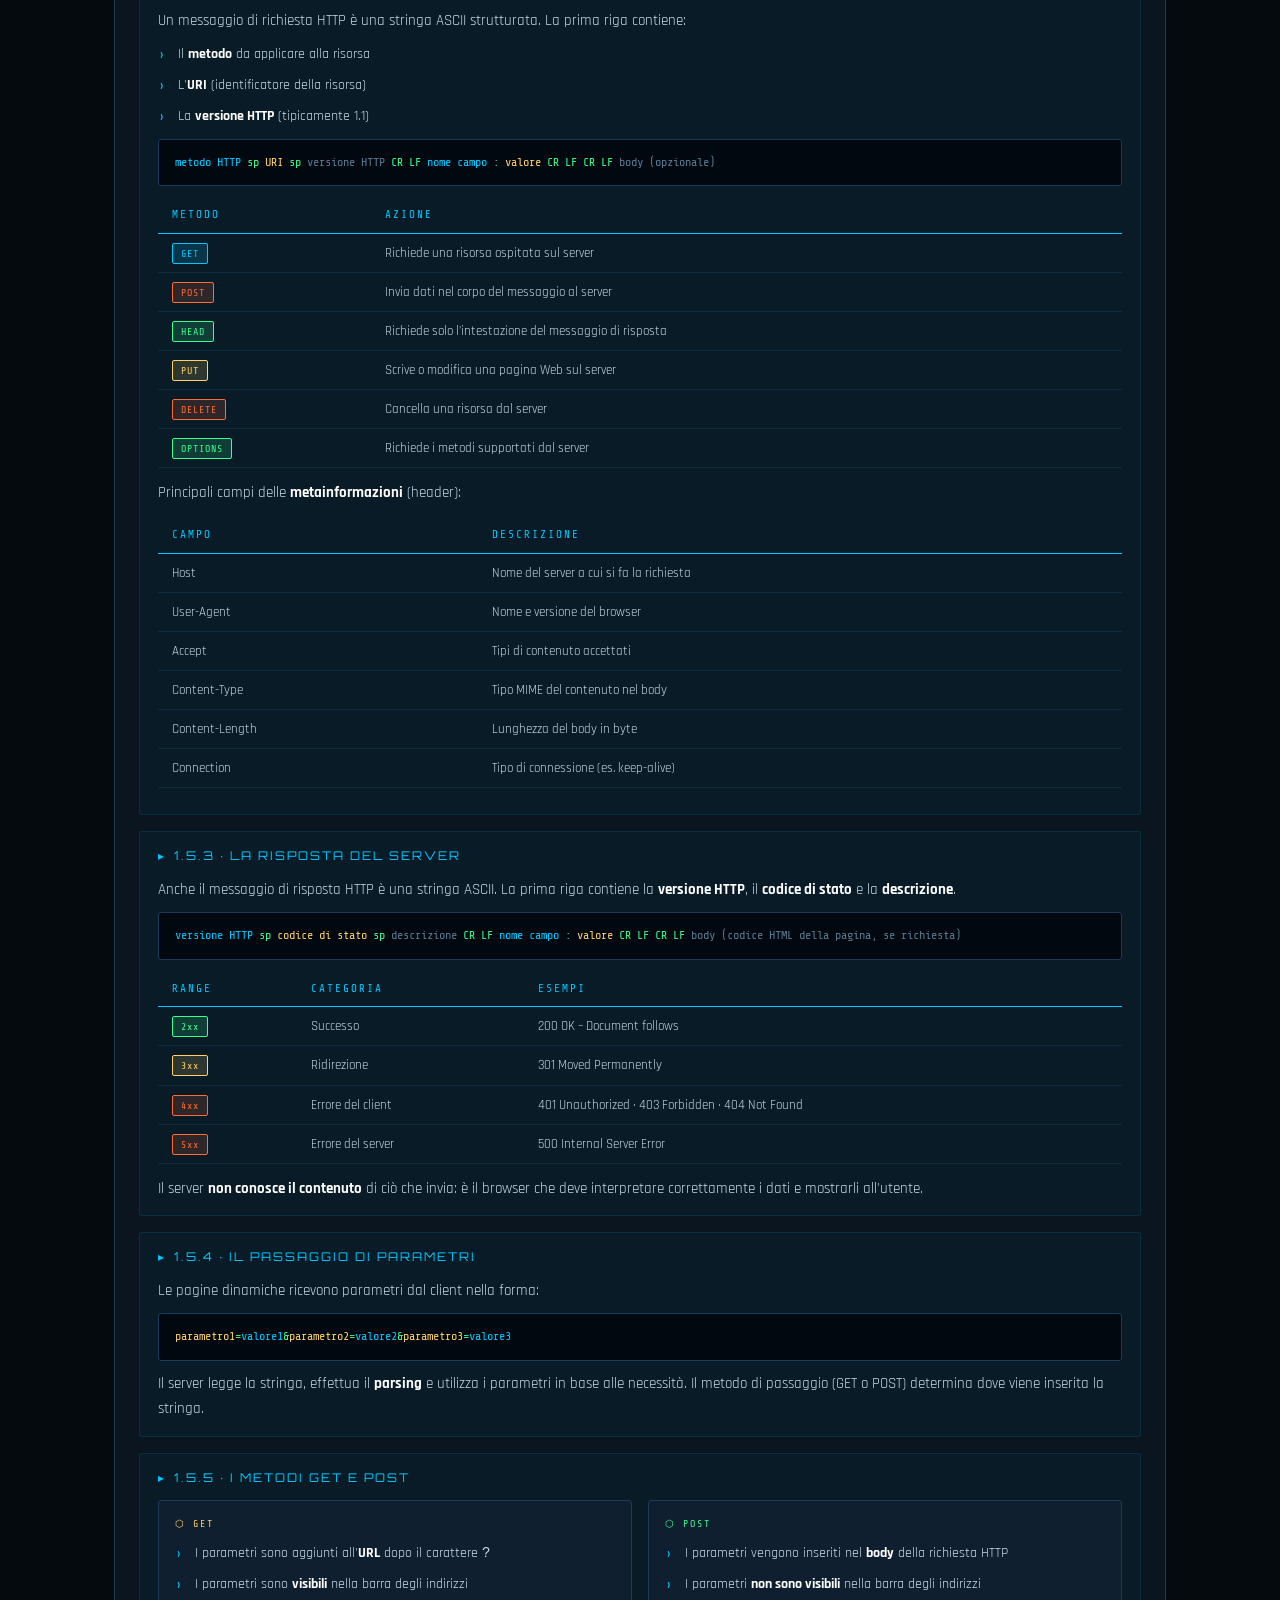
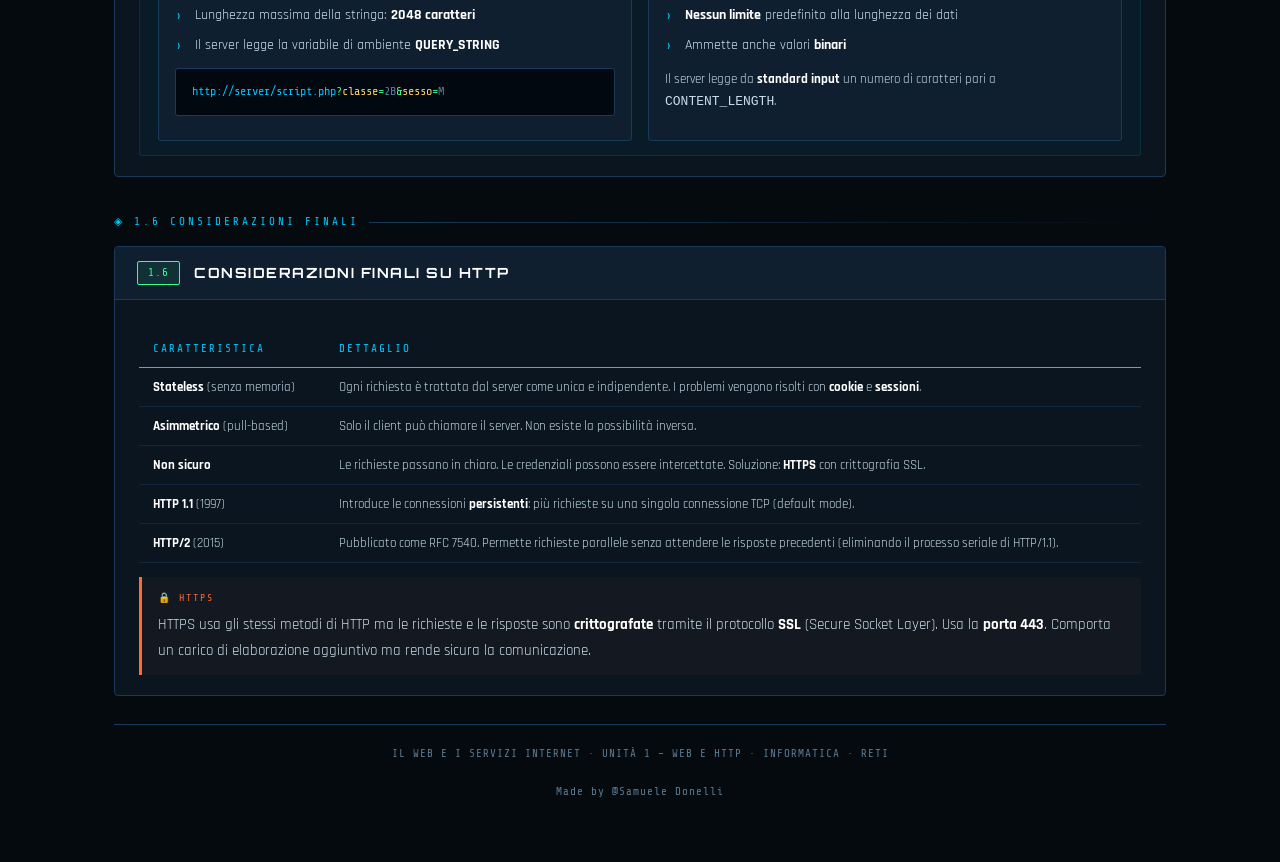
==== commit 141ac9c8: "Copyright added in Footer and Home Page redirect linked to the header of each page" ====
--- a/pages/unita1_web_http.html
+++ b/pages/unita1_web_http.html
@@ -43,9 +43,11 @@
 <div class="wrapper">
 
   <header>
+    <a href="../index.html">
     <div class="header-badge">◈ INFORMATICA · SISTEMI &amp; RETI ◈</div>
     <h1>UNITÀ 1 – <span>WEB e HTTP</span></h1>
     <p class="subtitle">// Il Web, l'architettura client-server e il protocollo HTTP //</p>
+    </a>
   </header>
 
   <!-- 1.1 -->
@@ -355,6 +357,8 @@
 
   <footer>
     IL WEB E I SERVIZI INTERNET · UNITÀ 1 – WEB E HTTP · INFORMATICA · RETI
+    <br><br>
+    Made by @Samuele Donelli
   </footer>
 
 </div>
--- a/css/style.css
+++ b/css/style.css
@@ -361,3 +361,8 @@
   background: var(--c); opacity: 0.5; transition: left 0.35s ease, opacity 0.35s ease;
 }
 .card:hover .card-progress::after { left: 0; opacity: 0.8; }
+
+header a {
+  text-decoration: none;
+  color: inherit;
+}
